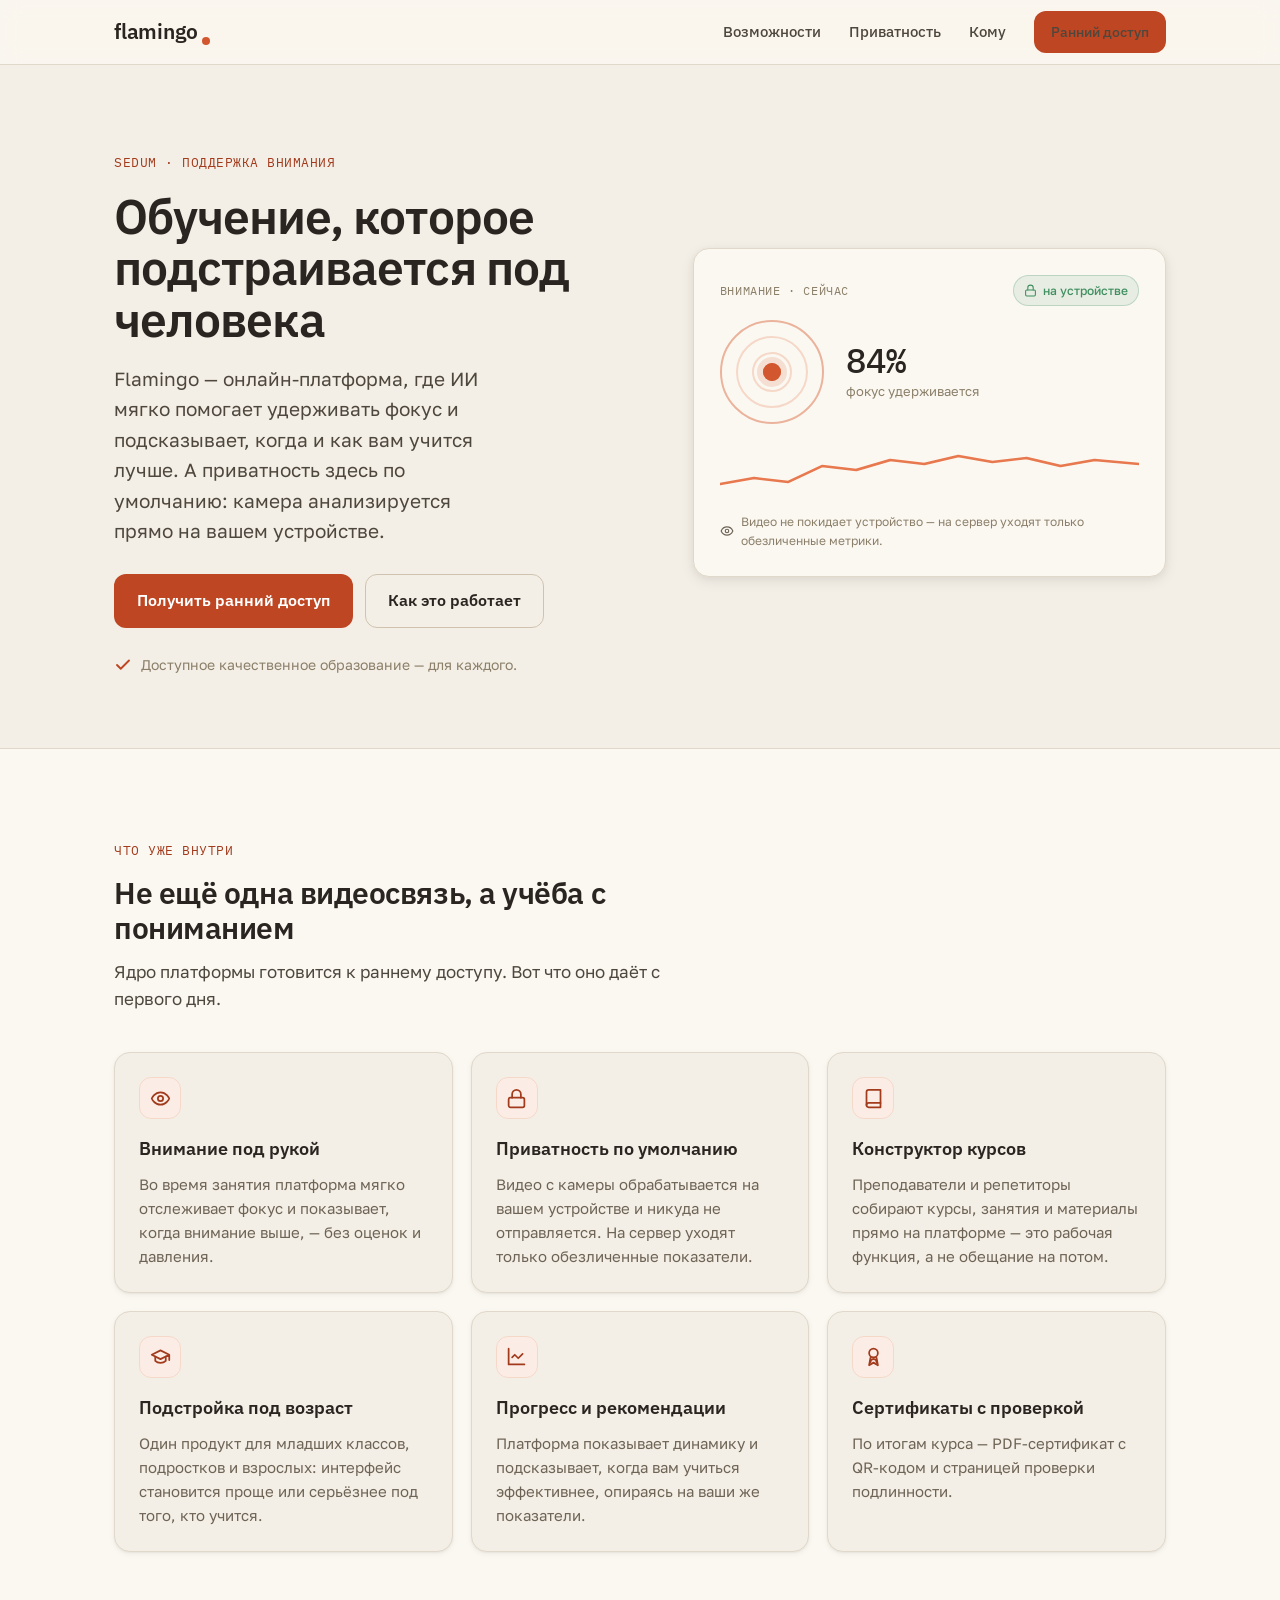
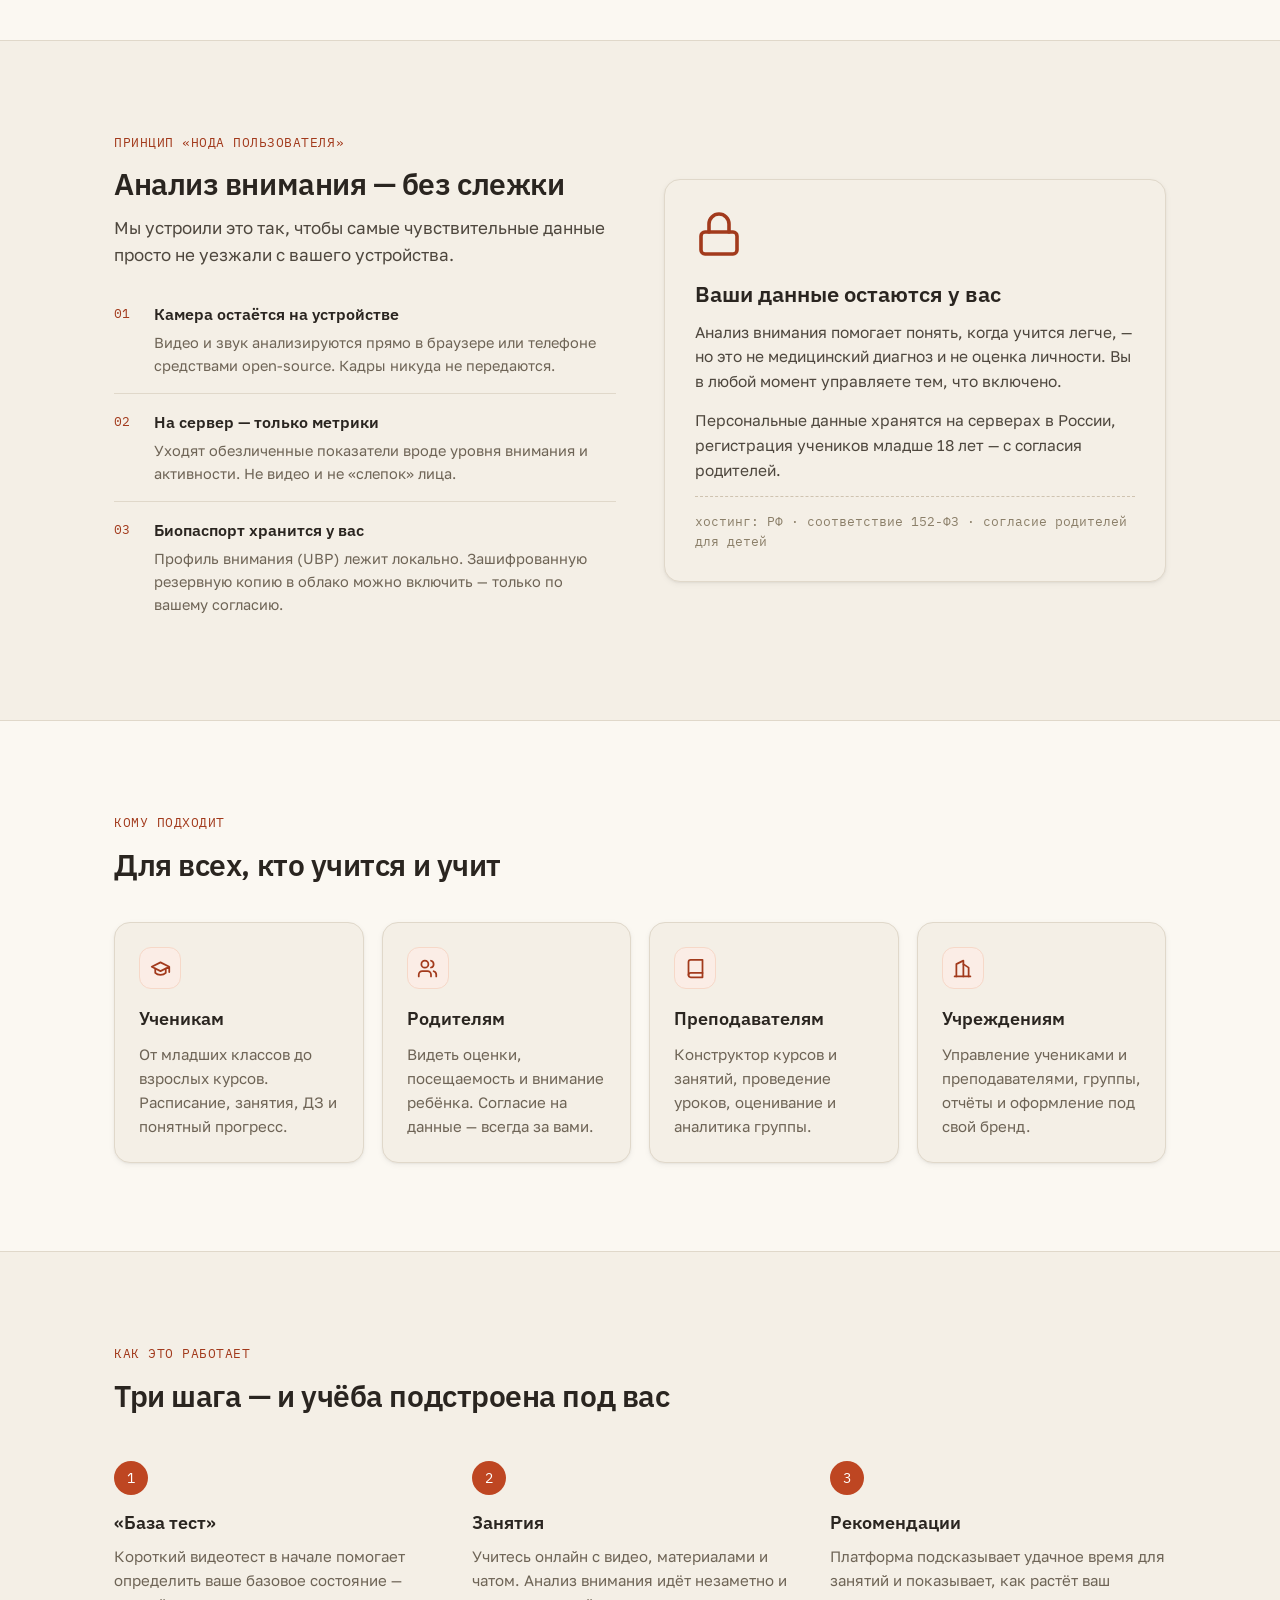
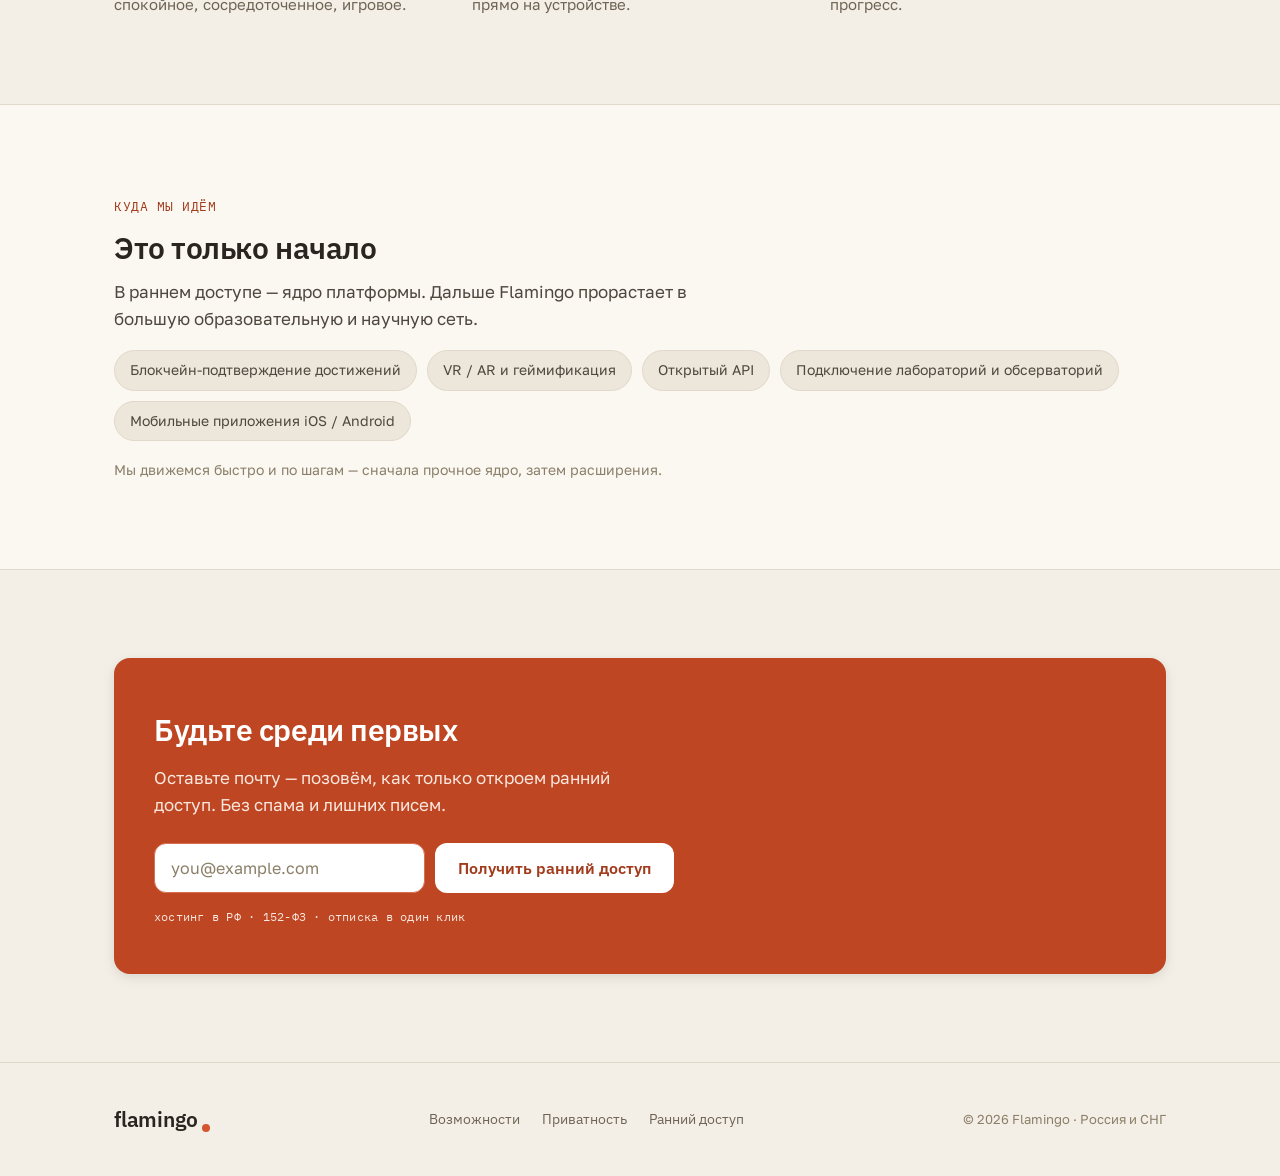
==== landing/index.html @ 7cd82b4e "chore: project baseline (accounts backend, docs, design system, landing) Provided scaffolding for se" ====
<!DOCTYPE html>
<html lang="ru">
<head>
<meta charset="UTF-8" />
<meta name="viewport" content="width=device-width, initial-scale=1.0" />
<title>Flamingo — обучение, которое подстраивается под человека</title>
<meta name="description" content="Онлайн-платформа Flamingo: ИИ мягко помогает удерживать внимание и подбирает, когда вам учится лучше. Приватность по умолчанию — камера анализируется на вашем устройстве." />
<link rel="preconnect" href="https://fonts.googleapis.com" />
<link rel="preconnect" href="https://fonts.gstatic.com" crossorigin />
<link href="https://fonts.googleapis.com/css2?family=IBM+Plex+Mono:wght@400;500&family=IBM+Plex+Sans:wght@400;500;600&family=Golos+Text:wght@400;500&display=swap" rel="stylesheet" />
<style>
  :root{
    --paper:#FBF8F2; --bg:#F4EFE6; --bg-subtle:#EDE7DB;
    --border:#E0D8CA; --border-strong:#CFC3B0;
    --ink:#2A2520; --n700:#4E473E; --n600:#6E6456; --n500:#8B7F69; --n400:#A99D87;
    --coral-700:#A23A1C; --coral-600:#BE4622; --coral-500:#D2562E; --coral-400:#E8794F;
    --coral-100:#F6D8C8; --coral-50:#FBEDE6;
    --success:#3F8F5F; --info:#2F74A8;
    --r-lg:16px; --r-md:12px; --r-sm:10px; --r-pill:999px;
    --shadow-sm:0 1px 2px rgba(42,37,32,.06), 0 2px 6px rgba(42,37,32,.05);
    --shadow-md:0 4px 14px rgba(42,37,32,.08), 0 2px 6px rgba(42,37,32,.05);
    --maxw:1100px;
    --sans:'IBM Plex Sans',system-ui,sans-serif;
    --body:'Golos Text',system-ui,sans-serif;
    --mono:'IBM Plex Mono',ui-monospace,monospace;
  }
  *{box-sizing:border-box;margin:0;padding:0}
  html{scroll-behavior:smooth}
  body{font-family:var(--body);background:var(--bg);color:var(--ink);line-height:1.6;-webkit-font-smoothing:antialiased;text-rendering:optimizeLegibility}
  h1,h2,h3,.eyebrow,.logo,.btn,nav a{font-family:var(--sans)}
  a{color:var(--coral-700);text-decoration:none}
  .wrap{max-width:var(--maxw);margin:0 auto;padding:0 24px}
  .mono{font-family:var(--mono)}
  .eyebrow{font-family:var(--mono);font-size:13px;letter-spacing:.04em;text-transform:uppercase;color:var(--coral-700)}

  /* focus ring for keyboard users */
  a:focus-visible,button:focus-visible,input:focus-visible{outline:none;box-shadow:0 0 0 3px var(--paper),0 0 0 5px var(--coral-400);border-radius:var(--r-sm)}

  /* ---- buttons ---- */
  .btn{display:inline-flex;align-items:center;gap:8px;font-size:16px;font-weight:600;padding:13px 22px;border-radius:var(--r-md);border:1px solid transparent;cursor:pointer;transition:transform .12s ease,background .15s ease,border-color .15s ease}
  .btn:active{transform:translateY(1px)}
  .btn-primary{background:var(--coral-600);color:#fff}
  .btn-primary:hover{background:var(--coral-700)}
  .btn-ghost{background:transparent;color:var(--ink);border-color:var(--border-strong)}
  .btn-ghost:hover{background:var(--bg-subtle)}

  /* ---- top bar ---- */
  header.bar{position:sticky;top:0;z-index:20;background:rgba(251,248,242,.82);backdrop-filter:saturate(180%) blur(10px);border-bottom:1px solid var(--border)}
  .bar .wrap{display:flex;align-items:center;justify-content:space-between;height:64px}
  .logo{font-weight:600;font-size:21px;letter-spacing:-.01em;display:inline-flex;align-items:flex-end;color:var(--ink)}
  .logo .dot{width:8px;height:8px;border-radius:50%;background:var(--coral-500);margin-left:5px;margin-bottom:4px}
  nav.links{display:flex;align-items:center;gap:28px}
  nav.links a{color:var(--n700);font-size:15px;font-weight:500}
  nav.links a:hover{color:var(--ink)}
  .bar .btn{padding:9px 16px;font-size:14px}
  @media(max-width:760px){nav.links a.navlink{display:none}}

  /* ---- hero ---- */
  .hero{padding:84px 0 72px}
  .hero .wrap{display:grid;grid-template-columns:1.05fr .95fr;gap:56px;align-items:center}
  .hero h1{font-size:48px;line-height:1.08;font-weight:600;letter-spacing:-.02em;margin:16px 0 18px}
  .hero p.sub{font-size:19px;color:var(--n700);max-width:33ch}
  .hero .cta{display:flex;gap:12px;margin-top:28px;flex-wrap:wrap}
  .hero .mission{margin-top:26px;font-size:14px;color:var(--n500);display:flex;align-items:center;gap:9px}
  .hero .mission .tick{width:18px;height:18px;color:var(--coral-600);flex:none}
  @media(max-width:880px){
    .hero .wrap{grid-template-columns:1fr;gap:40px}
    .hero h1{font-size:38px}
    .hero p.sub{max-width:none}
    .hero .visual{order:-1}
  }

  /* attention visual (the signature: a private "focus point") */
  .visual{position:relative;background:var(--paper);border:1px solid var(--border);border-radius:var(--r-lg);box-shadow:var(--shadow-md);padding:26px;overflow:hidden}
  .visual .vtop{display:flex;align-items:center;justify-content:space-between;margin-bottom:14px}
  .visual .vlabel{font-family:var(--mono);font-size:12px;text-transform:uppercase;letter-spacing:.05em;color:var(--n500)}
  .chip{display:inline-flex;align-items:center;gap:6px;font-size:12px;font-weight:500;color:var(--success);background:rgba(63,143,95,.1);border:1px solid rgba(63,143,95,.25);padding:5px 10px;border-radius:var(--r-pill)}
  .chip svg{width:13px;height:13px}
  .focuswrap{display:flex;align-items:center;gap:22px}
  .rings{position:relative;width:104px;height:104px;flex:none}
  .rings .ring{position:absolute;inset:0;border-radius:50%;border:2px solid var(--coral-200,#EBB39B)}
  .rings .ring.r2{inset:16px;border-color:var(--coral-100)}
  .rings .ring.r3{inset:32px;border-color:var(--coral-100)}
  .rings .pt{position:absolute;left:50%;top:50%;width:18px;height:18px;border-radius:50%;background:var(--coral-500);transform:translate(-50%,-50%);box-shadow:0 0 0 6px rgba(210,86,46,.16)}
  .rings .pulse{position:absolute;left:50%;top:50%;width:18px;height:18px;border-radius:50%;border:2px solid var(--coral-400);transform:translate(-50%,-50%);animation:pulse 2.8s ease-out infinite}
  @keyframes pulse{0%{opacity:.7;width:18px;height:18px}100%{opacity:0;width:104px;height:104px}}
  .readout .big{font-family:var(--mono);font-size:34px;font-weight:500;color:var(--ink);line-height:1}
  .readout .cap{font-size:13px;color:var(--n500);margin-top:4px}
  .spark{margin-top:20px;display:block;width:100%;height:54px}
  .vfoot{margin-top:14px;font-size:12px;color:var(--n500);display:flex;align-items:center;gap:7px}
  .vfoot svg{width:14px;height:14px;color:var(--n600);flex:none}

  /* ---- generic section ---- */
  .section{padding:88px 0}
  .section.alt{background:var(--paper);border-top:1px solid var(--border);border-bottom:1px solid var(--border)}
  .shead{max-width:60ch;margin-bottom:40px}
  .shead h2{font-size:30px;font-weight:600;letter-spacing:-.015em;margin:12px 0 12px;line-height:1.18}
  .shead p{font-size:17px;color:var(--n700)}

  /* cards grid */
  .grid{display:grid;gap:18px}
  .grid.c3{grid-template-columns:repeat(3,1fr)}
  .grid.c4{grid-template-columns:repeat(4,1fr)}
  @media(max-width:900px){.grid.c3,.grid.c4{grid-template-columns:repeat(2,1fr)}}
  @media(max-width:560px){.grid.c3,.grid.c4{grid-template-columns:1fr}}
  .card{background:var(--paper);border:1px solid var(--border);border-radius:var(--r-lg);padding:24px;box-shadow:var(--shadow-sm)}
  .section.alt .card{background:var(--bg)}
  .ic{width:42px;height:42px;border-radius:var(--r-md);background:var(--coral-50);border:1px solid var(--coral-100);display:flex;align-items:center;justify-content:center;margin-bottom:16px}
  .ic svg{width:21px;height:21px;color:var(--coral-700)}
  .card h3{font-size:18px;font-weight:600;margin-bottom:8px}
  .card p{font-size:15px;color:var(--n600)}

  /* privacy split */
  .split{display:grid;grid-template-columns:1fr 1fr;gap:48px;align-items:center}
  @media(max-width:880px){.split{grid-template-columns:1fr;gap:32px}}
  .pli{display:flex;gap:14px;padding:16px 0;border-bottom:1px solid var(--border)}
  .pli:last-child{border-bottom:none}
  .pli .pn{font-family:var(--mono);font-size:13px;color:var(--coral-700);flex:none;width:26px;padding-top:2px}
  .pli h4{font-size:16px;font-weight:600;margin-bottom:3px;font-family:var(--sans)}
  .pli p{font-size:14.5px;color:var(--n600)}
  .privacy-card{background:var(--bg);border:1px solid var(--border);border-radius:var(--r-lg);padding:30px;box-shadow:var(--shadow-sm)}
  .privacy-card .lockbig{width:48px;height:48px;color:var(--coral-700);margin-bottom:16px}
  .privacy-card h3{font-size:22px;font-weight:600;margin-bottom:12px;line-height:1.2}
  .privacy-card p{font-size:15.5px;color:var(--n700);margin-bottom:14px}
  .privacy-card .res{font-family:var(--mono);font-size:12.5px;color:var(--n500);border-top:1px dashed var(--border-strong);padding-top:14px}

  /* steps (a real sequence -> numbered) */
  .steps{counter-reset:step;display:grid;grid-template-columns:repeat(3,1fr);gap:22px}
  @media(max-width:820px){.steps{grid-template-columns:1fr}}
  .step{position:relative;padding-top:8px}
  .step .num{font-family:var(--mono);font-size:14px;color:#fff;background:var(--coral-600);width:34px;height:34px;border-radius:50%;display:flex;align-items:center;justify-content:center;margin-bottom:14px}
  .step h3{font-size:18px;font-weight:600;margin-bottom:6px}
  .step p{font-size:15px;color:var(--n600)}

  /* vision strip */
  .vision{display:flex;flex-wrap:wrap;gap:10px;margin-top:8px}
  .vtag{font-size:14px;color:var(--n700);background:var(--bg-subtle);border:1px solid var(--border);border-radius:var(--r-pill);padding:8px 15px}
  .vnote{margin-top:18px;font-size:14px;color:var(--n500)}

  /* early access */
  .cta-band{background:var(--coral-600);border-radius:var(--r-lg);padding:48px 40px;color:#fff;box-shadow:var(--shadow-md)}
  .cta-band h2{font-size:30px;font-weight:600;letter-spacing:-.015em;color:#fff;margin-bottom:10px}
  .cta-band p.lead{font-size:17px;color:#FAE7DE;max-width:46ch;margin-bottom:24px}
  form.signup{display:flex;gap:10px;max-width:520px;flex-wrap:wrap}
  form.signup input{flex:1;min-width:240px;font-family:var(--body);font-size:16px;padding:14px 16px;border-radius:var(--r-md);border:1px solid #D77152;background:#fff;color:var(--ink)}
  form.signup input::placeholder{color:var(--n500)}
  form.signup .btn-on-coral{background:#fff;color:var(--coral-700)}
  form.signup .btn-on-coral:hover{background:#FBEDE6}
  .formnote{margin-top:14px;font-family:var(--mono);font-size:12px;color:#FAE7DE;letter-spacing:.02em}
  .formok{display:none;align-items:center;gap:10px;background:rgba(255,255,255,.14);border:1px solid rgba(255,255,255,.4);color:#fff;padding:14px 18px;border-radius:var(--r-md);font-size:15.5px;max-width:520px}
  .formok svg{width:18px;height:18px;flex:none}
  .err{display:none;color:#FFE2DA;font-size:13px;margin-top:8px}

  /* footer */
  footer.foot{padding:40px 0;border-top:1px solid var(--border)}
  footer.foot .wrap{display:flex;align-items:center;justify-content:space-between;flex-wrap:wrap;gap:14px}
  footer.foot .flinks{display:flex;gap:22px}
  footer.foot a{color:var(--n600);font-size:14px}
  footer.foot a:hover{color:var(--ink)}
  footer.foot .cprt{font-size:13px;color:var(--n500)}

  @media(prefers-reduced-motion:reduce){
    html{scroll-behavior:auto}
    .rings .pulse{animation:none;display:none}
    .btn{transition:none}
  }
</style>
</head>
<body>

<header class="bar">
  <div class="wrap">
    <span class="logo">flamingo<span class="dot"></span></span>
    <nav class="links">
      <a class="navlink" href="#value">Возможности</a>
      <a class="navlink" href="#privacy">Приватность</a>
      <a class="navlink" href="#who">Кому</a>
      <a class="btn btn-primary" href="#join">Ранний доступ</a>
    </nav>
  </div>
</header>

<main>
  <!-- HERO -->
  <section class="hero">
    <div class="wrap">
      <div class="hcopy">
        <span class="eyebrow">SEduM · поддержка внимания</span>
        <h1>Обучение, которое подстраивается под человека</h1>
        <p class="sub">Flamingo — онлайн-платформа, где ИИ мягко помогает удерживать фокус и подсказывает, когда и как вам учится лучше. А приватность здесь по умолчанию: камера анализируется прямо на вашем устройстве.</p>
        <div class="cta">
          <a class="btn btn-primary" href="#join">Получить ранний доступ</a>
          <a class="btn btn-ghost" href="#how">Как это работает</a>
        </div>
        <div class="mission">
          <svg class="tick" viewBox="0 0 24 24" fill="none" stroke="currentColor" stroke-width="2.5" stroke-linecap="round" stroke-linejoin="round"><path d="M20 6 9 17l-5-5"/></svg>
          Доступное качественное образование — для каждого.
        </div>
      </div>

      <div class="visual" aria-hidden="true">
        <div class="vtop">
          <span class="vlabel">Внимание · сейчас</span>
          <span class="chip">
            <svg viewBox="0 0 24 24" fill="none" stroke="currentColor" stroke-width="2" stroke-linecap="round" stroke-linejoin="round"><rect x="3" y="11" width="18" height="11" rx="2"/><path d="M7 11V7a5 5 0 0 1 10 0v4"/></svg>
            на устройстве
          </span>
        </div>
        <div class="focuswrap">
          <div class="rings">
            <div class="ring r1"></div>
            <div class="ring r2"></div>
            <div class="ring r3"></div>
            <div class="pulse"></div>
            <div class="pt"></div>
          </div>
          <div class="readout">
            <div class="big">84%</div>
            <div class="cap">фокус удерживается</div>
          </div>
        </div>
        <svg class="spark" viewBox="0 0 320 54" preserveAspectRatio="none">
          <polyline fill="none" stroke="#E8794F" stroke-width="2.5" stroke-linecap="round" stroke-linejoin="round"
            points="0,40 26,34 52,38 78,22 104,26 130,16 156,20 182,12 208,18 234,14 260,22 286,16 320,20"/>
        </svg>
        <div class="vfoot">
          <svg viewBox="0 0 24 24" fill="none" stroke="currentColor" stroke-width="2" stroke-linecap="round" stroke-linejoin="round"><path d="M2 12s3-7 10-7 10 7 10 7-3 7-10 7-10-7-10-7Z"/><circle cx="12" cy="12" r="3"/></svg>
          Видео не покидает устройство — на сервер уходят только обезличенные метрики.
        </div>
      </div>
    </div>
  </section>

  <!-- VALUE -->
  <section class="section alt" id="value">
    <div class="wrap">
      <div class="shead">
        <span class="eyebrow">Что уже внутри</span>
        <h2>Не ещё одна видеосвязь, а учёба с пониманием</h2>
        <p>Ядро платформы готовится к раннему доступу. Вот что оно даёт с первого дня.</p>
      </div>
      <div class="grid c3">
        <div class="card">
          <div class="ic"><svg viewBox="0 0 24 24" fill="none" stroke="currentColor" stroke-width="2" stroke-linecap="round" stroke-linejoin="round"><path d="M2 12s3-7 10-7 10 7 10 7-3 7-10 7-10-7-10-7Z"/><circle cx="12" cy="12" r="3"/></svg></div>
          <h3>Внимание под рукой</h3>
          <p>Во время занятия платформа мягко отслеживает фокус и показывает, когда внимание выше, — без оценок и давления.</p>
        </div>
        <div class="card">
          <div class="ic"><svg viewBox="0 0 24 24" fill="none" stroke="currentColor" stroke-width="2" stroke-linecap="round" stroke-linejoin="round"><rect x="3" y="11" width="18" height="11" rx="2"/><path d="M7 11V7a5 5 0 0 1 10 0v4"/></svg></div>
          <h3>Приватность по умолчанию</h3>
          <p>Видео с камеры обрабатывается на вашем устройстве и никуда не отправляется. На сервер уходят только обезличенные показатели.</p>
        </div>
        <div class="card">
          <div class="ic"><svg viewBox="0 0 24 24" fill="none" stroke="currentColor" stroke-width="2" stroke-linecap="round" stroke-linejoin="round"><path d="M4 19.5A2.5 2.5 0 0 1 6.5 17H20"/><path d="M6.5 2H20v20H6.5A2.5 2.5 0 0 1 4 19.5v-15A2.5 2.5 0 0 1 6.5 2Z"/></svg></div>
          <h3>Конструктор курсов</h3>
          <p>Преподаватели и репетиторы собирают курсы, занятия и материалы прямо на платформе — это рабочая функция, а не обещание на потом.</p>
        </div>
        <div class="card">
          <div class="ic"><svg viewBox="0 0 24 24" fill="none" stroke="currentColor" stroke-width="2" stroke-linecap="round" stroke-linejoin="round"><path d="M22 10v6M2 10l10-5 10 5-10 5z"/><path d="M6 12v5c3 3 9 3 12 0v-5"/></svg></div>
          <h3>Подстройка под возраст</h3>
          <p>Один продукт для младших классов, подростков и взрослых: интерфейс становится проще или серьёзнее под того, кто учится.</p>
        </div>
        <div class="card">
          <div class="ic"><svg viewBox="0 0 24 24" fill="none" stroke="currentColor" stroke-width="2" stroke-linecap="round" stroke-linejoin="round"><path d="M3 3v18h18"/><path d="m19 9-5 5-4-4-3 3"/></svg></div>
          <h3>Прогресс и рекомендации</h3>
          <p>Платформа показывает динамику и подсказывает, когда вам учиться эффективнее, опираясь на ваши же показатели.</p>
        </div>
        <div class="card">
          <div class="ic"><svg viewBox="0 0 24 24" fill="none" stroke="currentColor" stroke-width="2" stroke-linecap="round" stroke-linejoin="round"><path d="M12 15c-2 0-3.5 1.5-3.5 3.5"/><path d="M15.5 18.5C15.5 16.5 14 15 12 15"/><circle cx="12" cy="8" r="5"/><path d="M8.5 13.5 7 22l5-3 5 3-1.5-8.5"/></svg></div>
          <h3>Сертификаты с проверкой</h3>
          <p>По итогам курса — PDF-сертификат с QR-кодом и страницей проверки подлинности.</p>
        </div>
      </div>
    </div>
  </section>

  <!-- PRIVACY -->
  <section class="section" id="privacy">
    <div class="wrap">
      <div class="split">
        <div>
          <span class="eyebrow">Принцип «нода пользователя»</span>
          <div class="shead" style="margin-bottom:18px">
            <h2>Анализ внимания — без слежки</h2>
            <p>Мы устроили это так, чтобы самые чувствительные данные просто не уезжали с вашего устройства.</p>
          </div>
          <div class="plist">
            <div class="pli"><span class="pn">01</span><div><h4>Камера остаётся на устройстве</h4><p>Видео и звук анализируются прямо в браузере или телефоне средствами open-source. Кадры никуда не передаются.</p></div></div>
            <div class="pli"><span class="pn">02</span><div><h4>На сервер — только метрики</h4><p>Уходят обезличенные показатели вроде уровня внимания и активности. Не видео и не «слепок» лица.</p></div></div>
            <div class="pli"><span class="pn">03</span><div><h4>Биопаспорт хранится у вас</h4><p>Профиль внимания (UBP) лежит локально. Зашифрованную резервную копию в облако можно включить — только по вашему согласию.</p></div></div>
          </div>
        </div>
        <div class="privacy-card">
          <svg class="lockbig" viewBox="0 0 24 24" fill="none" stroke="currentColor" stroke-width="1.8" stroke-linecap="round" stroke-linejoin="round"><rect x="3" y="11" width="18" height="11" rx="2"/><path d="M7 11V7a5 5 0 0 1 10 0v4"/></svg>
          <h3>Ваши данные остаются у вас</h3>
          <p>Анализ внимания помогает понять, когда учится легче, — но это не медицинский диагноз и не оценка личности. Вы в любой момент управляете тем, что включено.</p>
          <p>Персональные данные хранятся на серверах в России, регистрация учеников младше 18 лет — с согласия родителей.</p>
          <div class="res">хостинг: РФ · соответствие 152-ФЗ · согласие родителей для детей</div>
        </div>
      </div>
    </div>
  </section>

  <!-- WHO -->
  <section class="section alt" id="who">
    <div class="wrap">
      <div class="shead">
        <span class="eyebrow">Кому подходит</span>
        <h2>Для всех, кто учится и учит</h2>
      </div>
      <div class="grid c4">
        <div class="card">
          <div class="ic"><svg viewBox="0 0 24 24" fill="none" stroke="currentColor" stroke-width="2" stroke-linecap="round" stroke-linejoin="round"><path d="M22 10v6M2 10l10-5 10 5-10 5z"/><path d="M6 12v5c3 3 9 3 12 0v-5"/></svg></div>
          <h3>Ученикам</h3>
          <p>От младших классов до взрослых курсов. Расписание, занятия, ДЗ и понятный прогресс.</p>
        </div>
        <div class="card">
          <div class="ic"><svg viewBox="0 0 24 24" fill="none" stroke="currentColor" stroke-width="2" stroke-linecap="round" stroke-linejoin="round"><path d="M16 21v-2a4 4 0 0 0-4-4H6a4 4 0 0 0-4 4v2"/><circle cx="9" cy="7" r="4"/><path d="M22 21v-2a4 4 0 0 0-3-3.87"/><path d="M16 3.13a4 4 0 0 1 0 7.75"/></svg></div>
          <h3>Родителям</h3>
          <p>Видеть оценки, посещаемость и внимание ребёнка. Согласие на данные — всегда за вами.</p>
        </div>
        <div class="card">
          <div class="ic"><svg viewBox="0 0 24 24" fill="none" stroke="currentColor" stroke-width="2" stroke-linecap="round" stroke-linejoin="round"><path d="M4 19.5A2.5 2.5 0 0 1 6.5 17H20"/><path d="M6.5 2H20v20H6.5A2.5 2.5 0 0 1 4 19.5v-15A2.5 2.5 0 0 1 6.5 2Z"/></svg></div>
          <h3>Преподавателям</h3>
          <p>Конструктор курсов и занятий, проведение уроков, оценивание и аналитика группы.</p>
        </div>
        <div class="card">
          <div class="ic"><svg viewBox="0 0 24 24" fill="none" stroke="currentColor" stroke-width="2" stroke-linecap="round" stroke-linejoin="round"><path d="M3 21h18"/><path d="M5 21V7l8-4v18"/><path d="M19 21V11l-6-4"/></svg></div>
          <h3>Учреждениям</h3>
          <p>Управление учениками и преподавателями, группы, отчёты и оформление под свой бренд.</p>
        </div>
      </div>
    </div>
  </section>

  <!-- HOW -->
  <section class="section" id="how">
    <div class="wrap">
      <div class="shead">
        <span class="eyebrow">Как это работает</span>
        <h2>Три шага — и учёба подстроена под вас</h2>
      </div>
      <div class="steps">
        <div class="step">
          <div class="num">1</div>
          <h3>«База тест»</h3>
          <p>Короткий видеотест в начале помогает определить ваше базовое состояние — спокойное, сосредоточенное, игровое.</p>
        </div>
        <div class="step">
          <div class="num">2</div>
          <h3>Занятия</h3>
          <p>Учитесь онлайн с видео, материалами и чатом. Анализ внимания идёт незаметно и прямо на устройстве.</p>
        </div>
        <div class="step">
          <div class="num">3</div>
          <h3>Рекомендации</h3>
          <p>Платформа подсказывает удачное время для занятий и показывает, как растёт ваш прогресс.</p>
        </div>
      </div>
    </div>
  </section>

  <!-- VISION -->
  <section class="section alt">
    <div class="wrap">
      <div class="shead" style="margin-bottom:18px">
        <span class="eyebrow">Куда мы идём</span>
        <h2>Это только начало</h2>
        <p>В раннем доступе — ядро платформы. Дальше Flamingo прорастает в большую образовательную и научную сеть.</p>
      </div>
      <div class="vision">
        <span class="vtag">Блокчейн-подтверждение достижений</span>
        <span class="vtag">VR / AR и геймификация</span>
        <span class="vtag">Открытый API</span>
        <span class="vtag">Подключение лабораторий и обсерваторий</span>
        <span class="vtag">Мобильные приложения iOS / Android</span>
      </div>
      <p class="vnote">Мы движемся быстро и по шагам — сначала прочное ядро, затем расширения.</p>
    </div>
  </section>

  <!-- JOIN -->
  <section class="section" id="join">
    <div class="wrap">
      <div class="cta-band">
        <h2>Будьте среди первых</h2>
        <p class="lead">Оставьте почту — позовём, как только откроем ранний доступ. Без спама и лишних писем.</p>
        <form class="signup" id="signupForm" novalidate>
          <input type="email" id="email" name="email" placeholder="you@example.com" aria-label="Электронная почта" autocomplete="email" required />
          <button type="submit" class="btn btn-on-coral">Получить ранний доступ</button>
        </form>
        <p class="err" id="formErr">Похоже, в адресе ошибка — проверьте и попробуйте ещё раз.</p>
        <div class="formok" id="formOk">
          <svg viewBox="0 0 24 24" fill="none" stroke="currentColor" stroke-width="2.5" stroke-linecap="round" stroke-linejoin="round"><path d="M20 6 9 17l-5-5"/></svg>
          Готово — вы в списке раннего доступа. Спишемся, как только откроем.
        </div>
        <p class="formnote">хостинг в РФ · 152-ФЗ · отписка в один клик</p>
      </div>
    </div>
  </section>
</main>

<footer class="foot">
  <div class="wrap">
    <span class="logo">flamingo<span class="dot"></span></span>
    <nav class="flinks">
      <a href="#value">Возможности</a>
      <a href="#privacy">Приватность</a>
      <a href="#join">Ранний доступ</a>
    </nav>
    <span class="cprt">© 2026 Flamingo · Россия и СНГ</span>
  </div>
</footer>

<script>
  (function(){
    var form=document.getElementById('signupForm');
    var email=document.getElementById('email');
    var ok=document.getElementById('formOk');
    var err=document.getElementById('formErr');
    var re=/^[^\s@]+@[^\s@]+\.[^\s@]+$/;
    form.addEventListener('submit',function(e){
      e.preventDefault();
      var v=(email.value||'').trim();
      if(!re.test(v)){
        err.style.display='block';
        email.focus();
        return;
      }
      err.style.display='none';
      // In production this posts the email to the early-access endpoint.
      form.style.display='none';
      ok.style.display='flex';
    });
    email.addEventListener('input',function(){ if(err.style.display==='block') err.style.display='none'; });
  })();
</script>
</body>
</html>
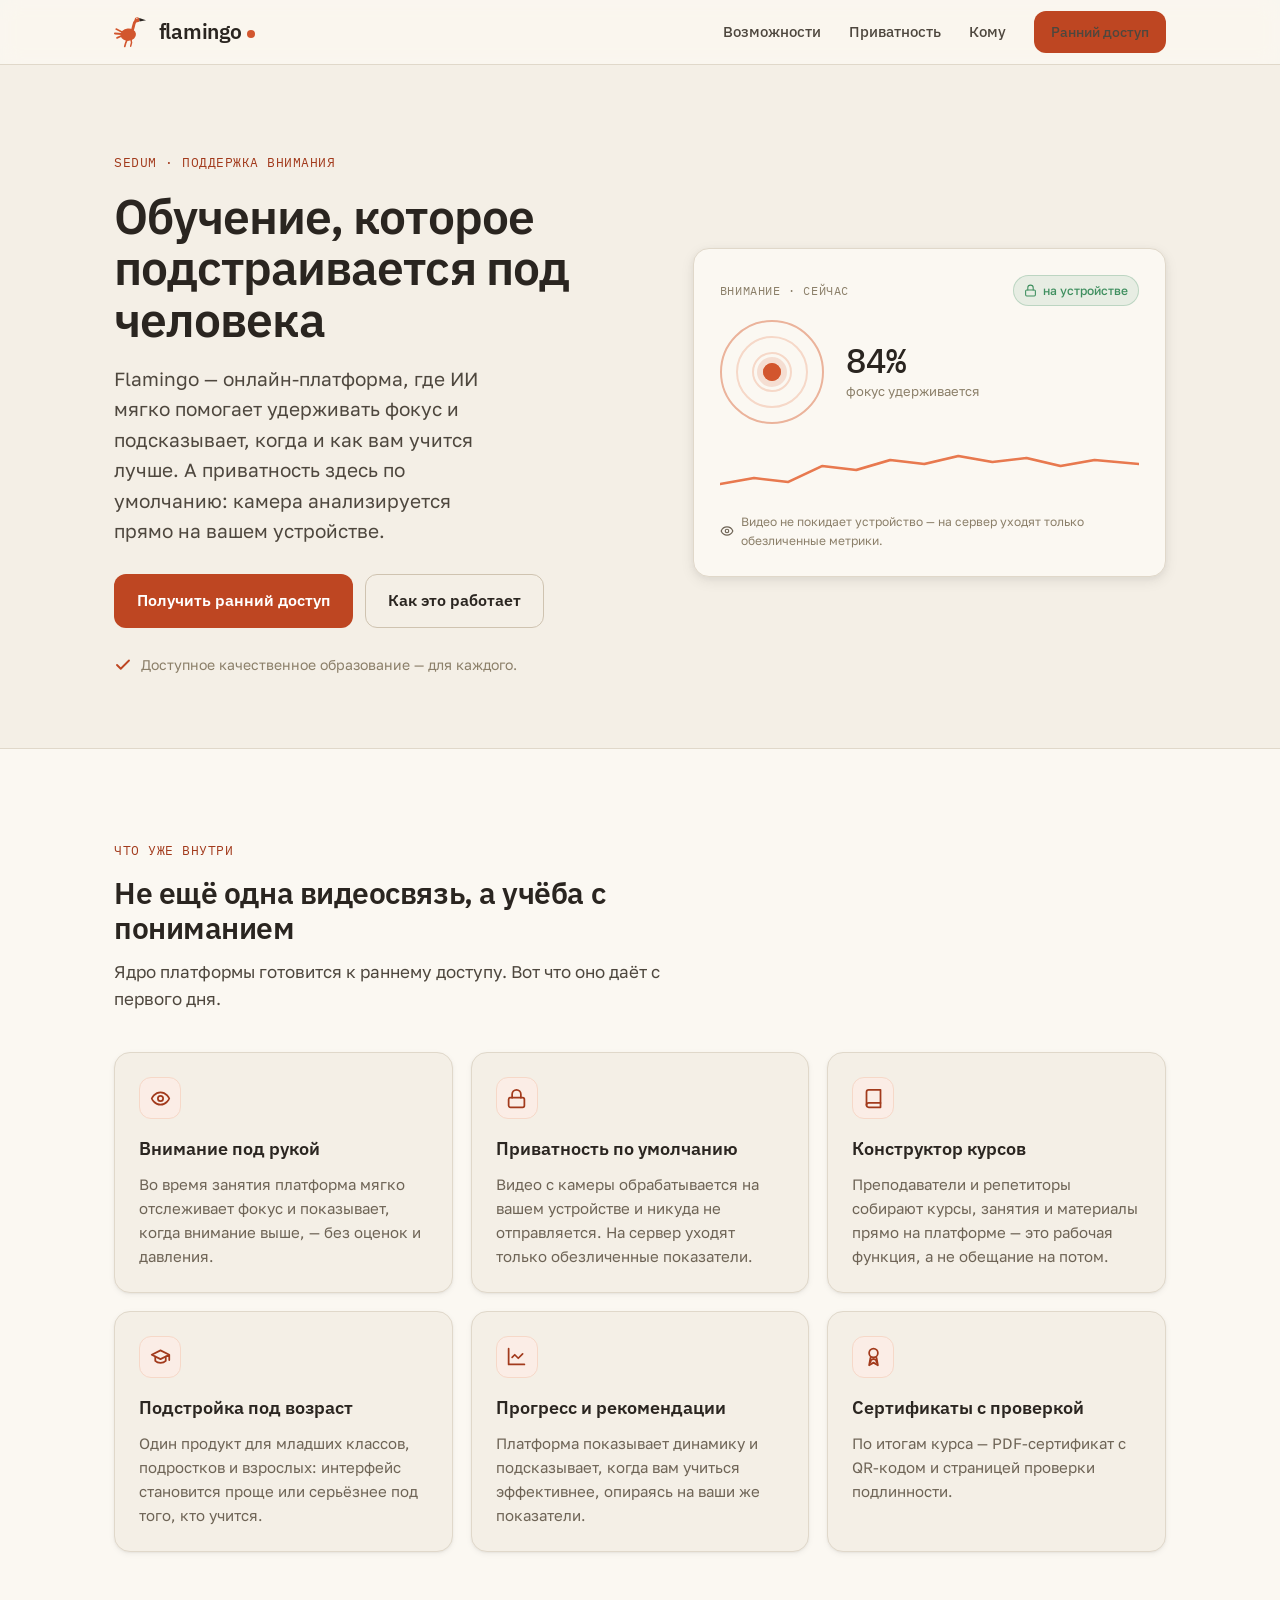
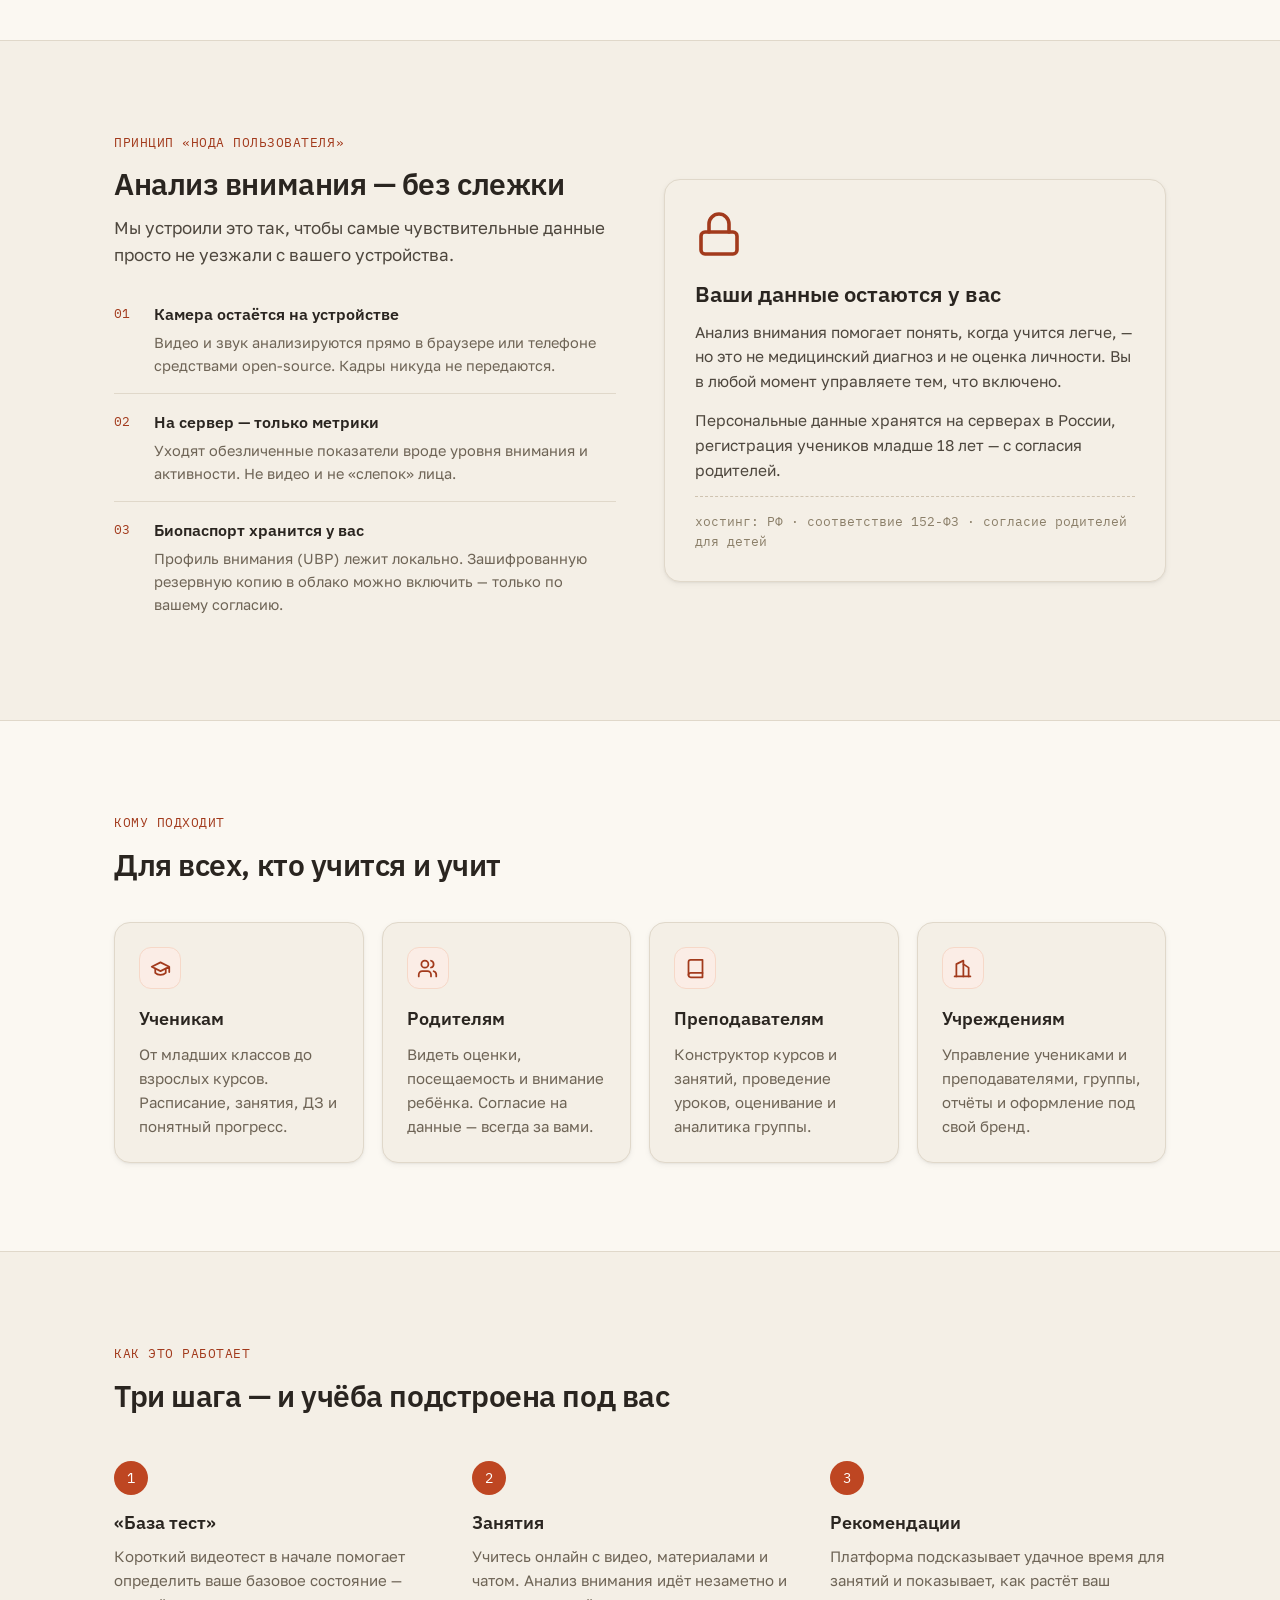
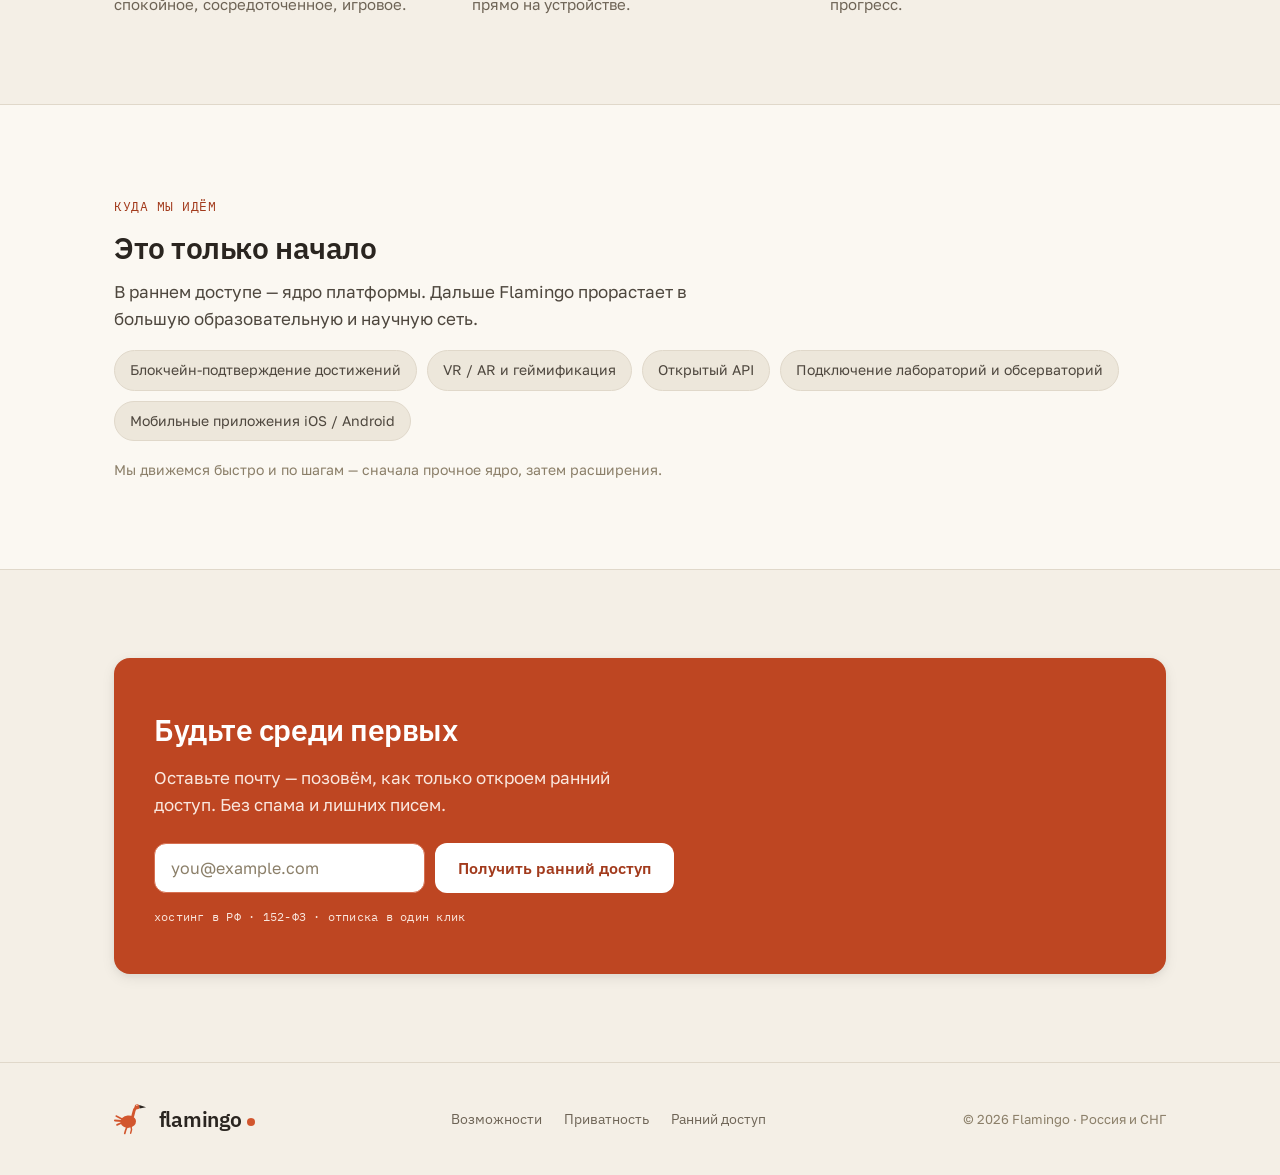
==== commit 152b9715: "design(brand): the mark on the landing page and in the brandbook plates; landing favicon" ====
--- a/landing/index.html
+++ b/landing/index.html
@@ -3,6 +3,8 @@
 <head>
 <meta charset="UTF-8" />
 <meta name="viewport" content="width=device-width, initial-scale=1.0" />
+<!-- Фавикон — отдельный рисунок для мелких размеров, не уменьшенный основной знак. -->
+<link rel="icon" type="image/svg+xml" href="/favicon.svg" />
 <title>Flamingo — обучение, которое подстраивается под человека</title>
 <meta name="description" content="Онлайн-платформа Flamingo: ИИ мягко помогает удерживать внимание и подбирает, когда вам учится лучше. Приватность по умолчанию — камера анализируется на вашем устройстве." />
 <link rel="preconnect" href="https://fonts.googleapis.com" />
@@ -47,7 +49,11 @@
   /* ---- top bar ---- */
   header.bar{position:sticky;top:0;z-index:20;background:rgba(251,248,242,.82);backdrop-filter:saturate(180%) blur(10px);border-bottom:1px solid var(--border)}
   .bar .wrap{display:flex;align-items:center;justify-content:space-between;height:64px}
-  .logo{font-weight:600;font-size:21px;letter-spacing:-.01em;display:inline-flex;align-items:flex-end;color:var(--ink)}
+  /* Связка знак+слово. Знак в em, поэтому пропорция держится при любом кегле;
+     он намеренно кривой — см. docs/brand/flamingo-brandbook.html §01. */
+  .logo{font-weight:600;font-size:21px;letter-spacing:-.01em;display:inline-flex;align-items:center;gap:.42em;color:var(--ink);line-height:1}
+  .logo .wm{display:inline-flex;align-items:flex-end}
+  .logo .mk{width:1.7em;height:1.55em;flex:none;overflow:visible}
   .logo .dot{width:8px;height:8px;border-radius:50%;background:var(--coral-500);margin-left:5px;margin-bottom:4px}
   nav.links{display:flex;align-items:center;gap:28px}
   nav.links a{color:var(--n700);font-size:15px;font-weight:500}
@@ -170,7 +176,7 @@
 
 <header class="bar">
   <div class="wrap">
-    <span class="logo">flamingo<span class="dot"></span></span>
+    <span class="logo"><svg class="mk" viewBox="0 0 120 110" aria-hidden="true"><g fill="none" stroke="var(--mk-c,#D2562E)" stroke-linecap="round"><path d="M28 55 L7 44" stroke-width="5.4"/><path d="M26 61 L3 59" stroke-width="7"/><path d="M28 66 L10 74" stroke-width="5.8"/><path d="M44 80 L39 92 L36 103" stroke-width="5.6"/><path d="M57 78 L59 90 L56 102" stroke-width="5"/></g><path d="M58 52 C70 44 60 28 74 16" fill="none" stroke="var(--mk-c,#D2562E)" stroke-width="10" stroke-linecap="round"/><ellipse cx="48" cy="63" rx="26" ry="21" fill="var(--mk-c,#D2562E)" transform="rotate(-6 48 63)"/><circle cx="78" cy="13" r="8.5" fill="var(--mk-c,#D2562E)"/><path d="M85 7 L108 14 L86 19 Z" fill="var(--mk-ink,#2A2520)"/><circle cx="77" cy="8" r="2.2" fill="var(--mk-eye,#FBF8F2)"/></svg><span class="wm">flamingo<span class="dot"></span></span></span>
     <nav class="links">
       <a class="navlink" href="#value">Возможности</a>
       <a class="navlink" href="#privacy">Приватность</a>
@@ -402,7 +408,7 @@
 
 <footer class="foot">
   <div class="wrap">
-    <span class="logo">flamingo<span class="dot"></span></span>
+    <span class="logo"><svg class="mk" viewBox="0 0 120 110" aria-hidden="true"><g fill="none" stroke="var(--mk-c,#D2562E)" stroke-linecap="round"><path d="M28 55 L7 44" stroke-width="5.4"/><path d="M26 61 L3 59" stroke-width="7"/><path d="M28 66 L10 74" stroke-width="5.8"/><path d="M44 80 L39 92 L36 103" stroke-width="5.6"/><path d="M57 78 L59 90 L56 102" stroke-width="5"/></g><path d="M58 52 C70 44 60 28 74 16" fill="none" stroke="var(--mk-c,#D2562E)" stroke-width="10" stroke-linecap="round"/><ellipse cx="48" cy="63" rx="26" ry="21" fill="var(--mk-c,#D2562E)" transform="rotate(-6 48 63)"/><circle cx="78" cy="13" r="8.5" fill="var(--mk-c,#D2562E)"/><path d="M85 7 L108 14 L86 19 Z" fill="var(--mk-ink,#2A2520)"/><circle cx="77" cy="8" r="2.2" fill="var(--mk-eye,#FBF8F2)"/></svg><span class="wm">flamingo<span class="dot"></span></span></span>
     <nav class="flinks">
       <a href="#value">Возможности</a>
       <a href="#privacy">Приватность</a>
